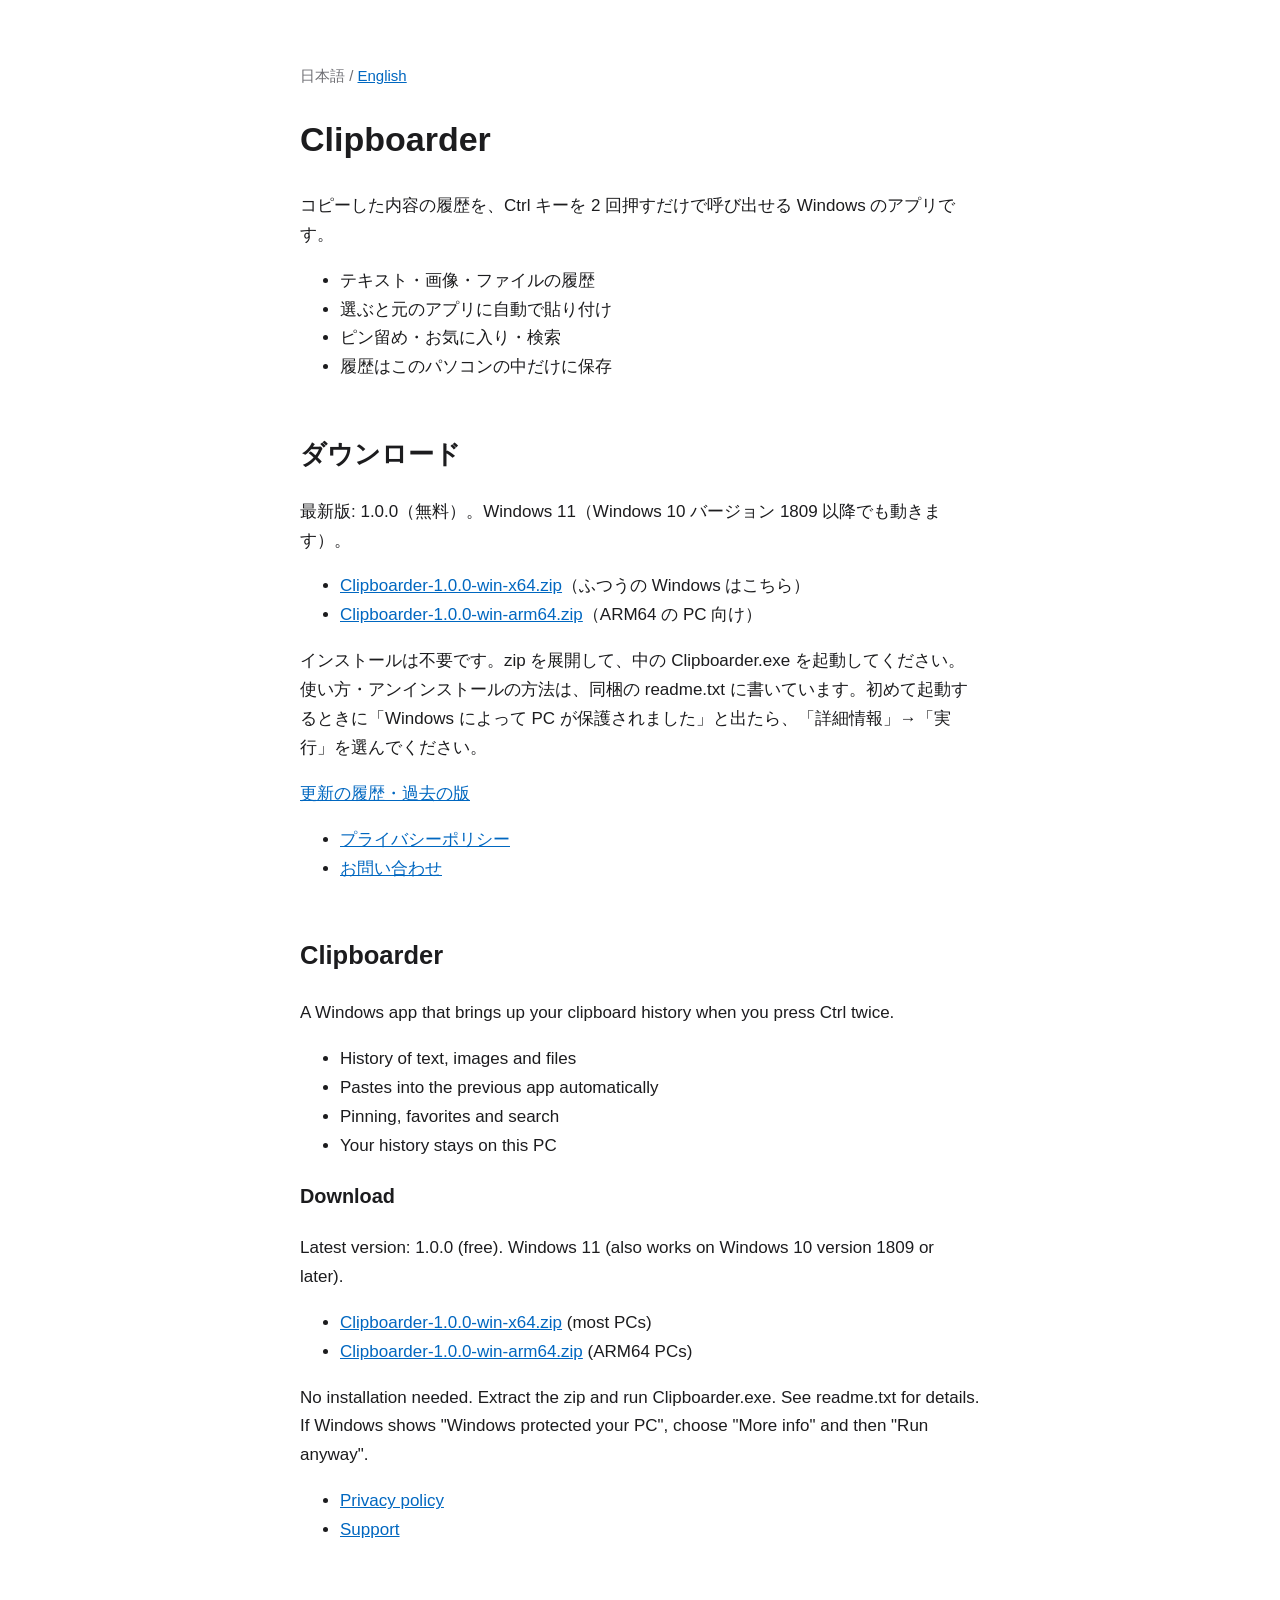
==== clipboarder/index.html @ b70c6633 "Add ALINE APPS site with Clipboarder pages" ====
<!doctype html>
<html lang="ja">
<head>
<meta charset="utf-8">
<meta name="viewport" content="width=device-width, initial-scale=1">
<title>Clipboarder</title>
<style>
  :root { color-scheme: light dark; --bg: #ffffff; --fg: #1c1c1e; --muted: #6e6e73; --accent: #0067c0; }
  @media (prefers-color-scheme: dark) { :root { --bg: #0a0a0b; --fg: #f2f2f7; --muted: #a1a1a6; --accent: #4cc2ff; } }
  body { margin: 0; background: var(--bg); color: var(--fg); font: 17px/1.7 "Segoe UI", "Yu Gothic UI", -apple-system, "Hiragino Sans", sans-serif; }
  main { max-width: 40em; margin: 0 auto; padding: 48px 16px; }
  a { color: var(--accent); }
  .lang { color: var(--muted); font-size: 15px; }
  h2 { margin-top: 2em; }
</style>
</head>
<body>
<main>
  <p class="lang">日本語 / <a href="#en">English</a></p>
  <h1>Clipboarder</h1>
  <p>コピーした内容の履歴を、Ctrl キーを 2 回押すだけで呼び出せる Windows のアプリです。</p>
  <ul>
    <li>テキスト・画像・ファイルの履歴</li>
    <li>選ぶと元のアプリに自動で貼り付け</li>
    <li>ピン留め・お気に入り・検索</li>
    <li>履歴はこのパソコンの中だけに保存</li>
  </ul>

  <h2>ダウンロード</h2>
  <p>最新版: 1.0.0（無料）。Windows 11（Windows 10 バージョン 1809 以降でも動きます）。</p>
  <ul>
    <li><a href="https://github.com/alineapps/alineapps.github.io/releases/download/clipboarder-v1.0.0/Clipboarder-1.0.0-win-x64.zip">Clipboarder-1.0.0-win-x64.zip</a>（ふつうの Windows はこちら）</li>
    <li><a href="https://github.com/alineapps/alineapps.github.io/releases/download/clipboarder-v1.0.0/Clipboarder-1.0.0-win-arm64.zip">Clipboarder-1.0.0-win-arm64.zip</a>（ARM64 の PC 向け）</li>
  </ul>
  <p>インストールは不要です。zip を展開して、中の Clipboarder.exe を起動してください。使い方・アンインストールの方法は、同梱の readme.txt に書いています。初めて起動するときに「Windows によって PC が保護されました」と出たら、「詳細情報」→「実行」を選んでください。</p>
  <p><a href="https://github.com/alineapps/alineapps.github.io/releases?q=clipboarder">更新の履歴・過去の版</a></p>

  <ul>
    <li><a href="privacy/">プライバシーポリシー</a></li>
    <li><a href="support/">お問い合わせ</a></li>
  </ul>

  <h2 id="en" lang="en">Clipboarder</h2>
  <div lang="en">
    <p>A Windows app that brings up your clipboard history when you press Ctrl twice.</p>
    <ul>
      <li>History of text, images and files</li>
      <li>Pastes into the previous app automatically</li>
      <li>Pinning, favorites and search</li>
      <li>Your history stays on this PC</li>
    </ul>
    <h3>Download</h3>
    <p>Latest version: 1.0.0 (free). Windows 11 (also works on Windows 10 version 1809 or later).</p>
    <ul>
      <li><a href="https://github.com/alineapps/alineapps.github.io/releases/download/clipboarder-v1.0.0/Clipboarder-1.0.0-win-x64.zip">Clipboarder-1.0.0-win-x64.zip</a> (most PCs)</li>
      <li><a href="https://github.com/alineapps/alineapps.github.io/releases/download/clipboarder-v1.0.0/Clipboarder-1.0.0-win-arm64.zip">Clipboarder-1.0.0-win-arm64.zip</a> (ARM64 PCs)</li>
    </ul>
    <p>No installation needed. Extract the zip and run Clipboarder.exe. See readme.txt for details. If Windows shows "Windows protected your PC", choose "More info" and then "Run anyway".</p>
    <ul>
      <li><a href="privacy/#en">Privacy policy</a></li>
      <li><a href="support/#en">Support</a></li>
    </ul>
  </div>
</main>
</body>
</html>
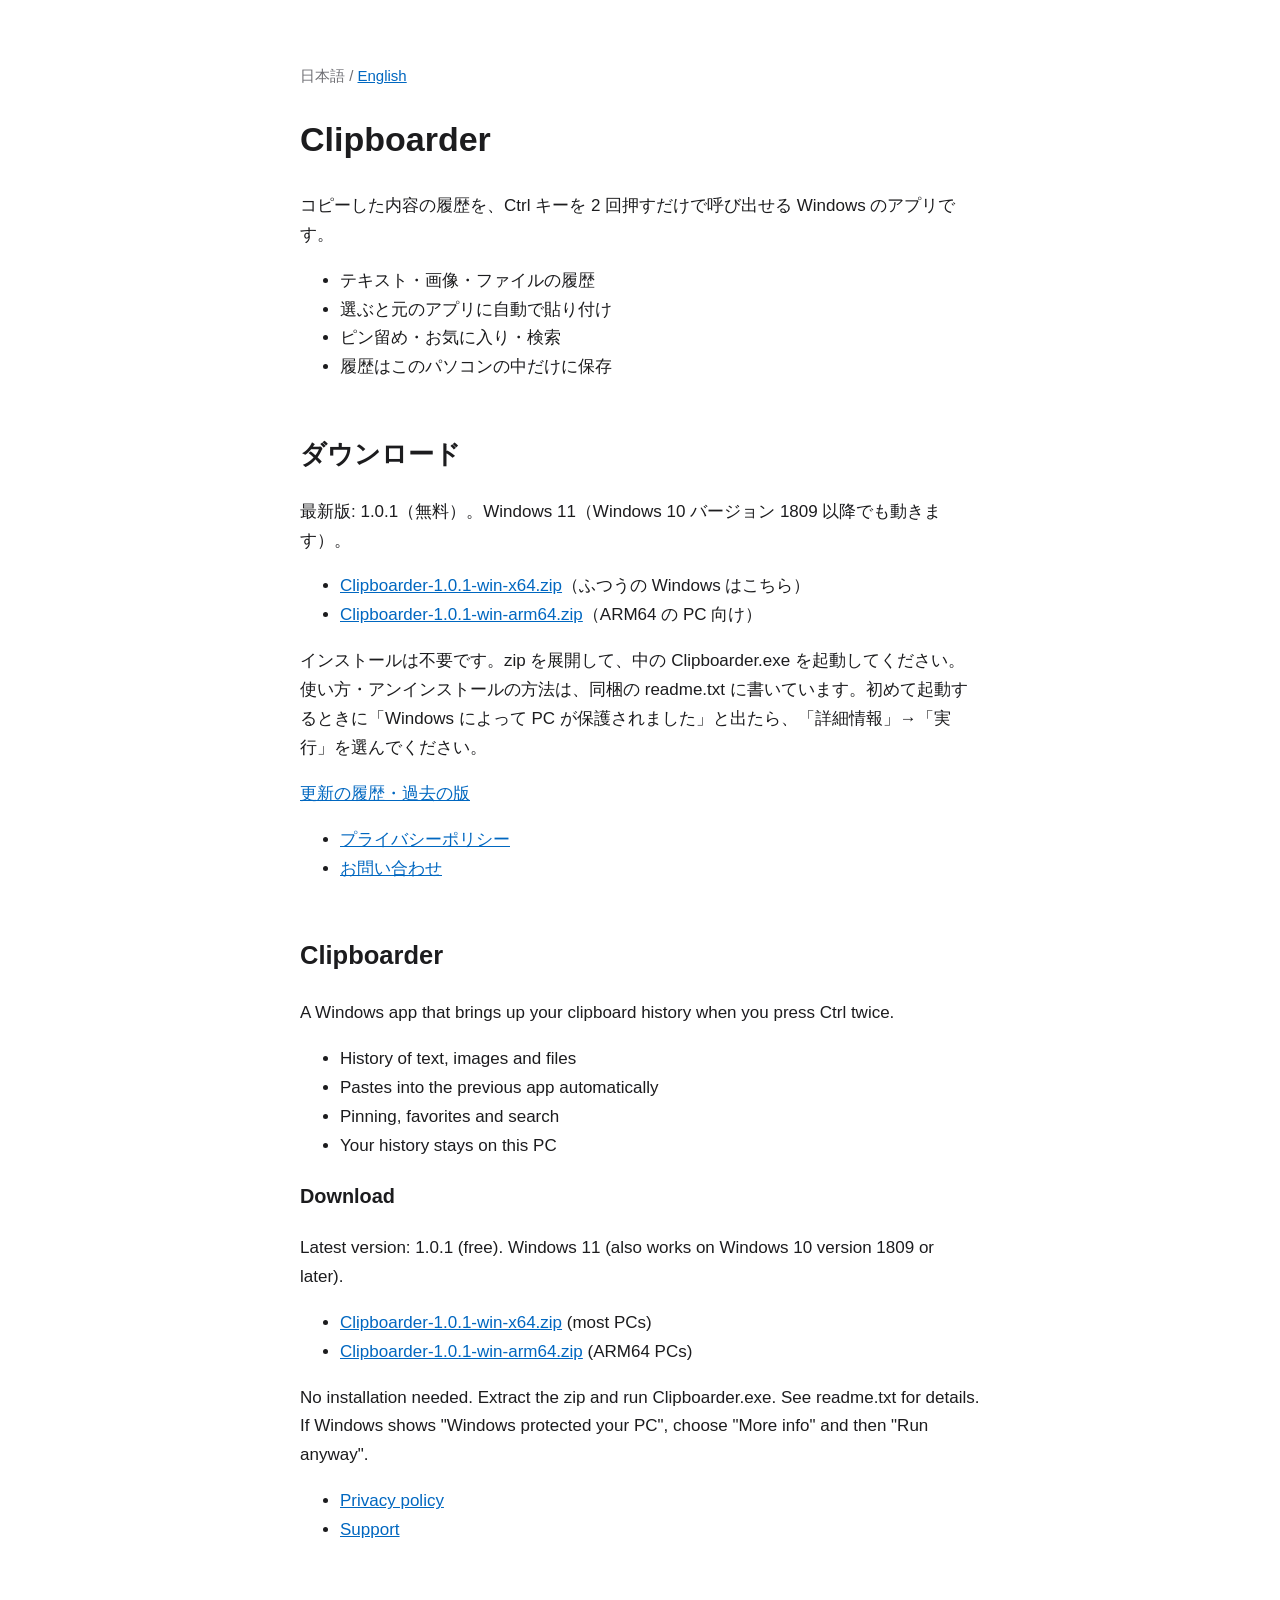
==== commit 7caaa526: "Update Clipboarder portable download to 1.0.1 Co-Authored-By: Claude Opus 5.5 <noreply@anthropic.com" ====
--- a/clipboarder/index.html
+++ b/clipboarder/index.html
@@ -27,10 +27,10 @@
   </ul>
 
   <h2>ダウンロード</h2>
-  <p>最新版: 1.0.0（無料）。Windows 11（Windows 10 バージョン 1809 以降でも動きます）。</p>
+  <p>最新版: 1.0.1（無料）。Windows 11（Windows 10 バージョン 1809 以降でも動きます）。</p>
   <ul>
-    <li><a href="https://github.com/alineapps/alineapps.github.io/releases/download/clipboarder-v1.0.0/Clipboarder-1.0.0-win-x64.zip">Clipboarder-1.0.0-win-x64.zip</a>（ふつうの Windows はこちら）</li>
-    <li><a href="https://github.com/alineapps/alineapps.github.io/releases/download/clipboarder-v1.0.0/Clipboarder-1.0.0-win-arm64.zip">Clipboarder-1.0.0-win-arm64.zip</a>（ARM64 の PC 向け）</li>
+    <li><a href="https://github.com/alineapps/alineapps.github.io/releases/download/clipboarder-v1.0.1/Clipboarder-1.0.1-win-x64.zip">Clipboarder-1.0.1-win-x64.zip</a>（ふつうの Windows はこちら）</li>
+    <li><a href="https://github.com/alineapps/alineapps.github.io/releases/download/clipboarder-v1.0.1/Clipboarder-1.0.1-win-arm64.zip">Clipboarder-1.0.1-win-arm64.zip</a>（ARM64 の PC 向け）</li>
   </ul>
   <p>インストールは不要です。zip を展開して、中の Clipboarder.exe を起動してください。使い方・アンインストールの方法は、同梱の readme.txt に書いています。初めて起動するときに「Windows によって PC が保護されました」と出たら、「詳細情報」→「実行」を選んでください。</p>
   <p><a href="https://github.com/alineapps/alineapps.github.io/releases?q=clipboarder">更新の履歴・過去の版</a></p>
@@ -50,10 +50,10 @@
       <li>Your history stays on this PC</li>
     </ul>
     <h3>Download</h3>
-    <p>Latest version: 1.0.0 (free). Windows 11 (also works on Windows 10 version 1809 or later).</p>
+    <p>Latest version: 1.0.1 (free). Windows 11 (also works on Windows 10 version 1809 or later).</p>
     <ul>
-      <li><a href="https://github.com/alineapps/alineapps.github.io/releases/download/clipboarder-v1.0.0/Clipboarder-1.0.0-win-x64.zip">Clipboarder-1.0.0-win-x64.zip</a> (most PCs)</li>
-      <li><a href="https://github.com/alineapps/alineapps.github.io/releases/download/clipboarder-v1.0.0/Clipboarder-1.0.0-win-arm64.zip">Clipboarder-1.0.0-win-arm64.zip</a> (ARM64 PCs)</li>
+      <li><a href="https://github.com/alineapps/alineapps.github.io/releases/download/clipboarder-v1.0.1/Clipboarder-1.0.1-win-x64.zip">Clipboarder-1.0.1-win-x64.zip</a> (most PCs)</li>
+      <li><a href="https://github.com/alineapps/alineapps.github.io/releases/download/clipboarder-v1.0.1/Clipboarder-1.0.1-win-arm64.zip">Clipboarder-1.0.1-win-arm64.zip</a> (ARM64 PCs)</li>
     </ul>
     <p>No installation needed. Extract the zip and run Clipboarder.exe. See readme.txt for details. If Windows shows "Windows protected your PC", choose "More info" and then "Run anyway".</p>
     <ul>
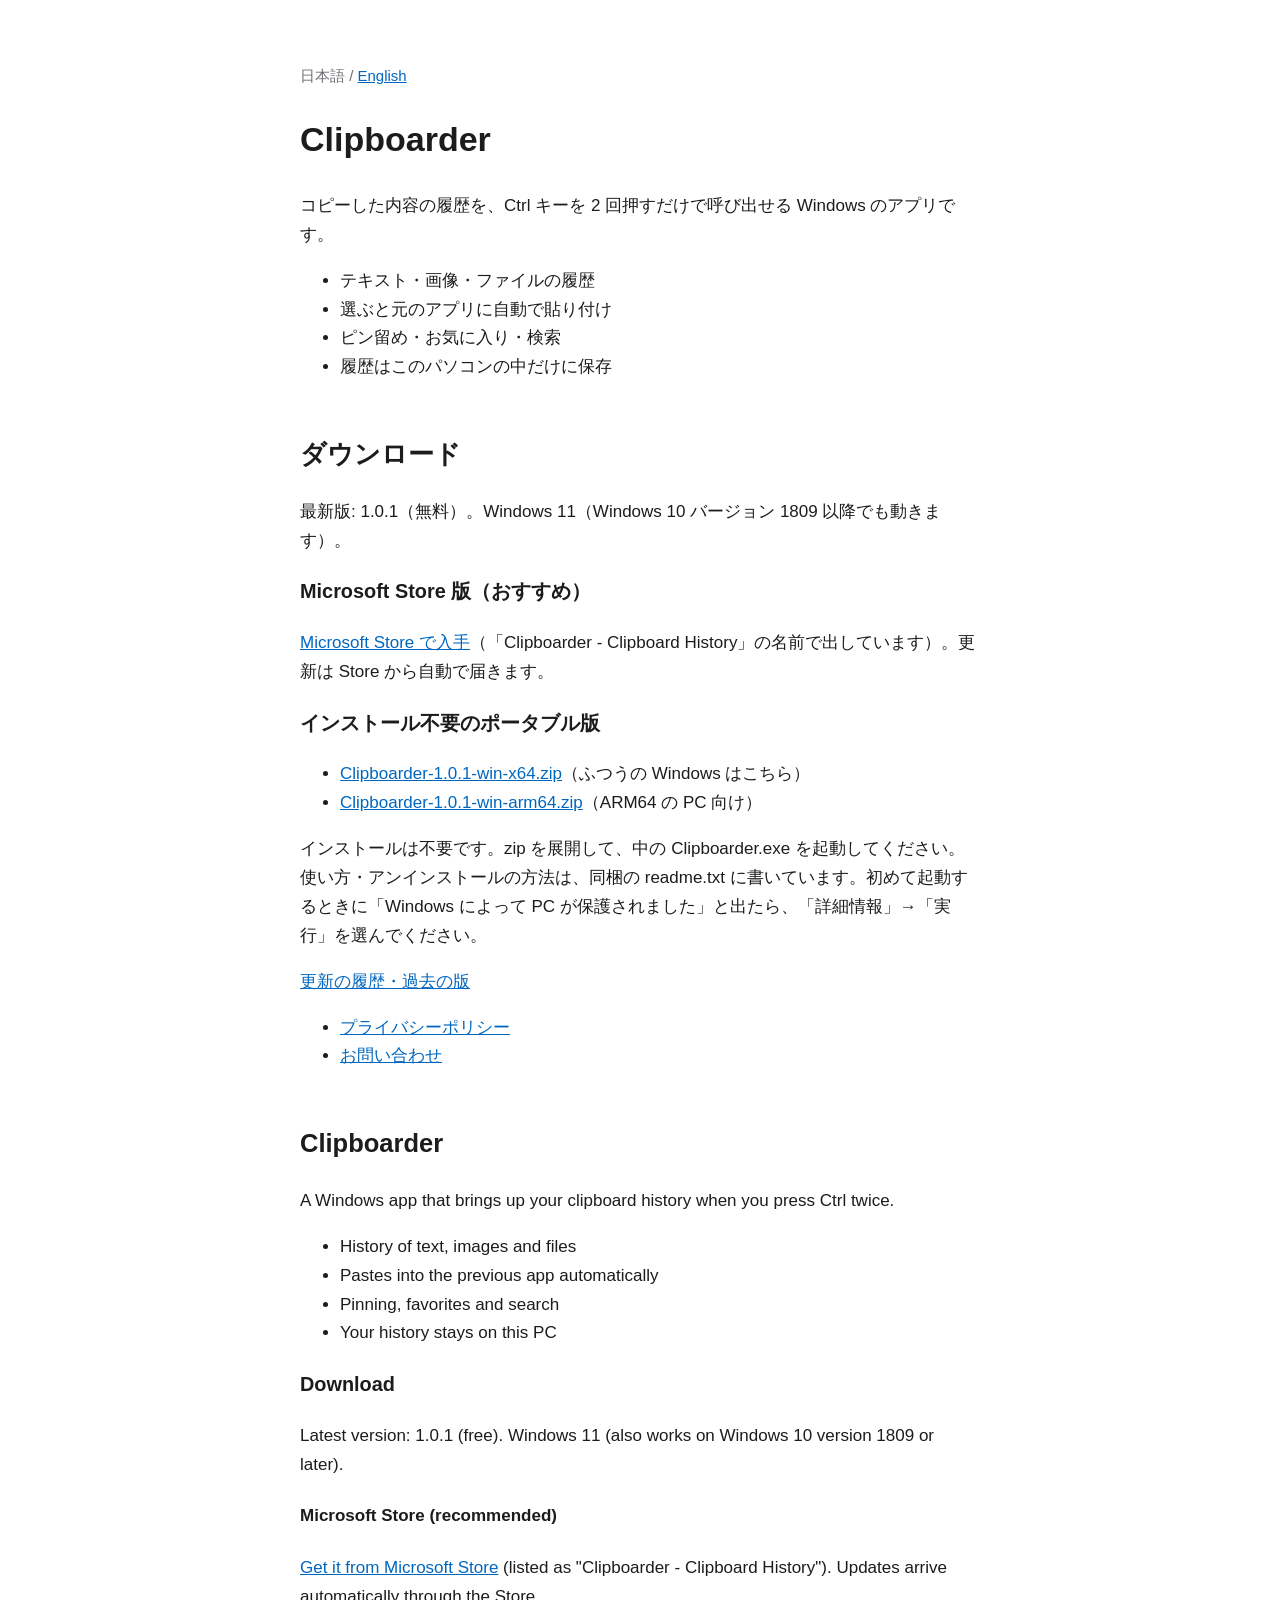
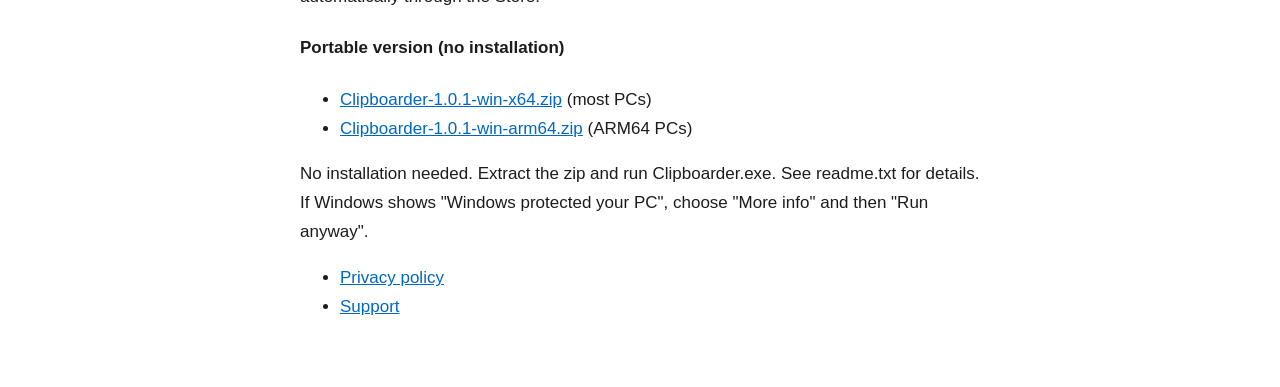
==== commit 8d71fee8: "Add Microsoft Store link to the Clipboarder page Co-Authored-By: Claude Opus 5.5 <noreply@anthropic." ====
--- a/clipboarder/index.html
+++ b/clipboarder/index.html
@@ -28,6 +28,11 @@
 
   <h2>ダウンロード</h2>
   <p>最新版: 1.0.1（無料）。Windows 11（Windows 10 バージョン 1809 以降でも動きます）。</p>
+
+  <h3>Microsoft Store 版（おすすめ）</h3>
+  <p><a href="https://apps.microsoft.com/detail/9NN6XJZRQJ7P">Microsoft Store で入手</a>（「Clipboarder - Clipboard History」の名前で出しています）。更新は Store から自動で届きます。</p>
+
+  <h3>インストール不要のポータブル版</h3>
   <ul>
     <li><a href="https://github.com/alineapps/alineapps.github.io/releases/download/clipboarder-v1.0.1/Clipboarder-1.0.1-win-x64.zip">Clipboarder-1.0.1-win-x64.zip</a>（ふつうの Windows はこちら）</li>
     <li><a href="https://github.com/alineapps/alineapps.github.io/releases/download/clipboarder-v1.0.1/Clipboarder-1.0.1-win-arm64.zip">Clipboarder-1.0.1-win-arm64.zip</a>（ARM64 の PC 向け）</li>
@@ -51,6 +56,9 @@
     </ul>
     <h3>Download</h3>
     <p>Latest version: 1.0.1 (free). Windows 11 (also works on Windows 10 version 1809 or later).</p>
+    <h4>Microsoft Store (recommended)</h4>
+    <p><a href="https://apps.microsoft.com/detail/9NN6XJZRQJ7P">Get it from Microsoft Store</a> (listed as "Clipboarder - Clipboard History"). Updates arrive automatically through the Store.</p>
+    <h4>Portable version (no installation)</h4>
     <ul>
       <li><a href="https://github.com/alineapps/alineapps.github.io/releases/download/clipboarder-v1.0.1/Clipboarder-1.0.1-win-x64.zip">Clipboarder-1.0.1-win-x64.zip</a> (most PCs)</li>
       <li><a href="https://github.com/alineapps/alineapps.github.io/releases/download/clipboarder-v1.0.1/Clipboarder-1.0.1-win-arm64.zip">Clipboarder-1.0.1-win-arm64.zip</a> (ARM64 PCs)</li>
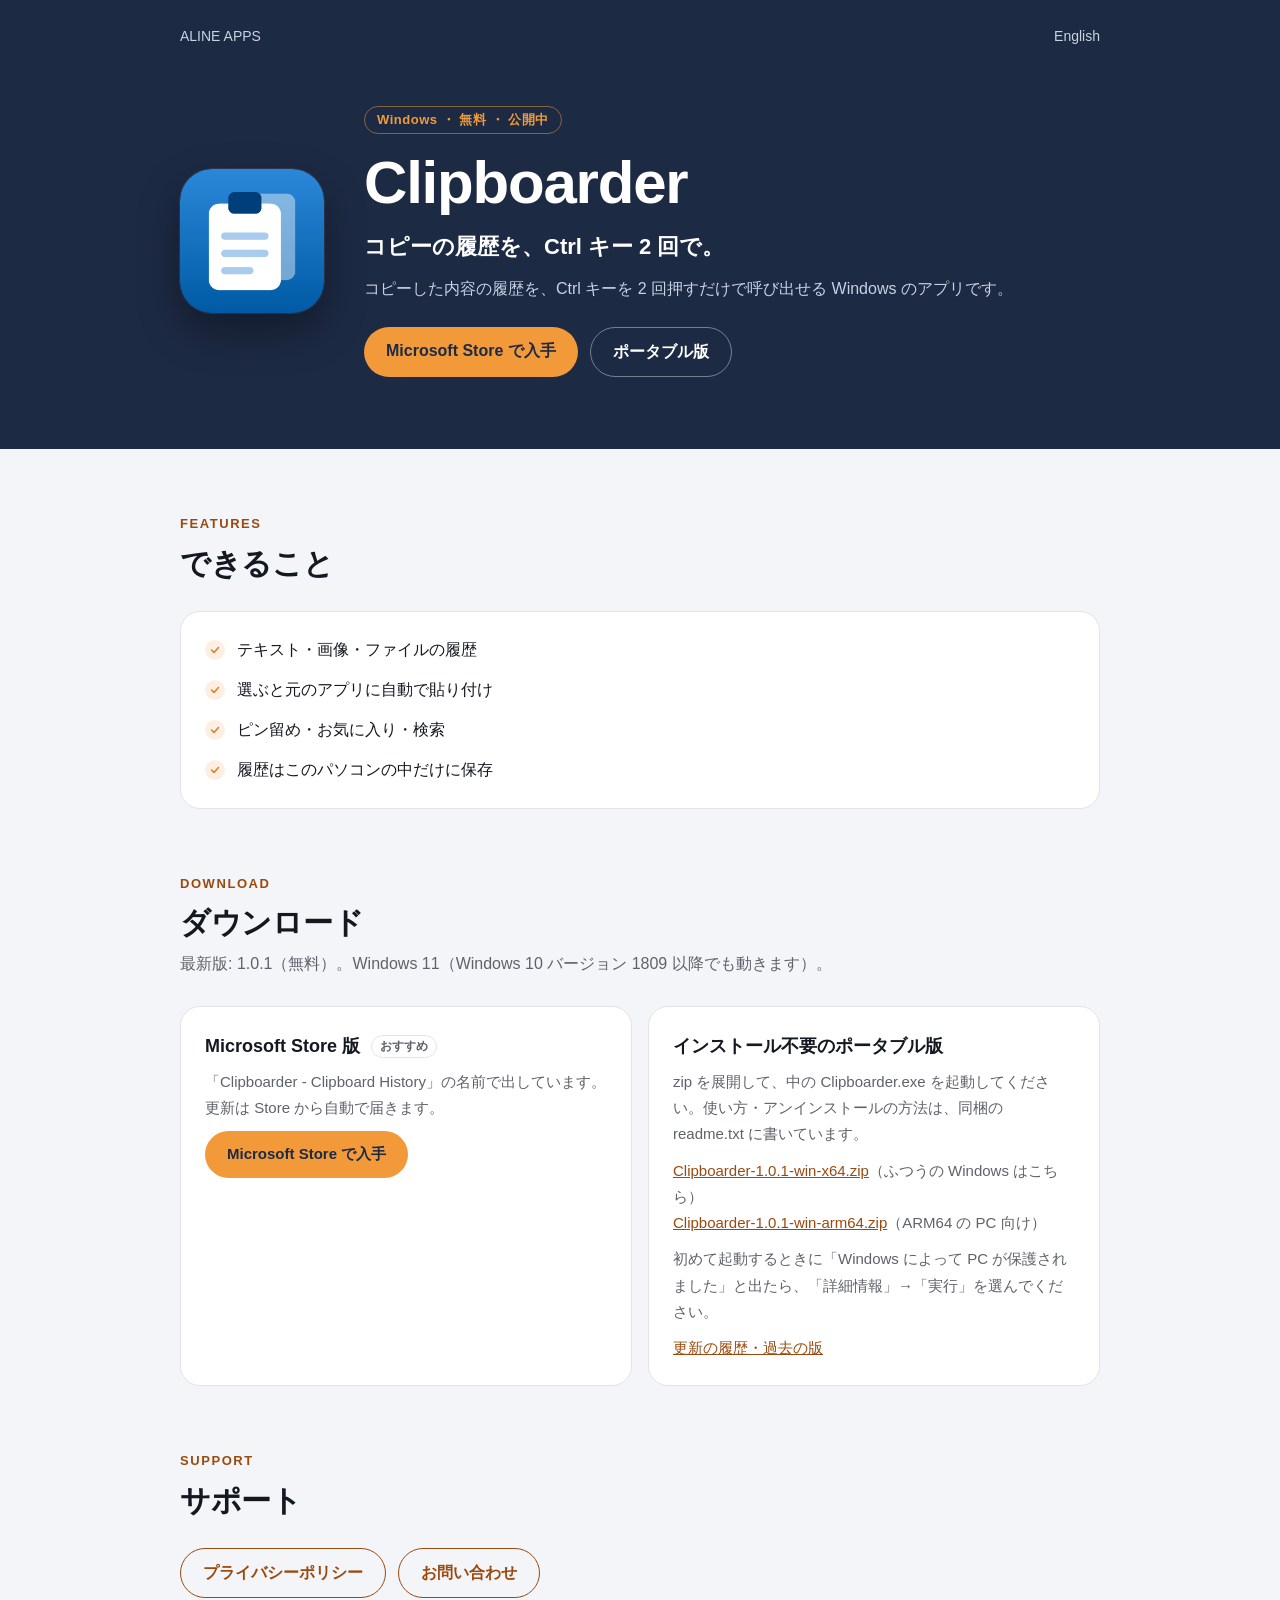
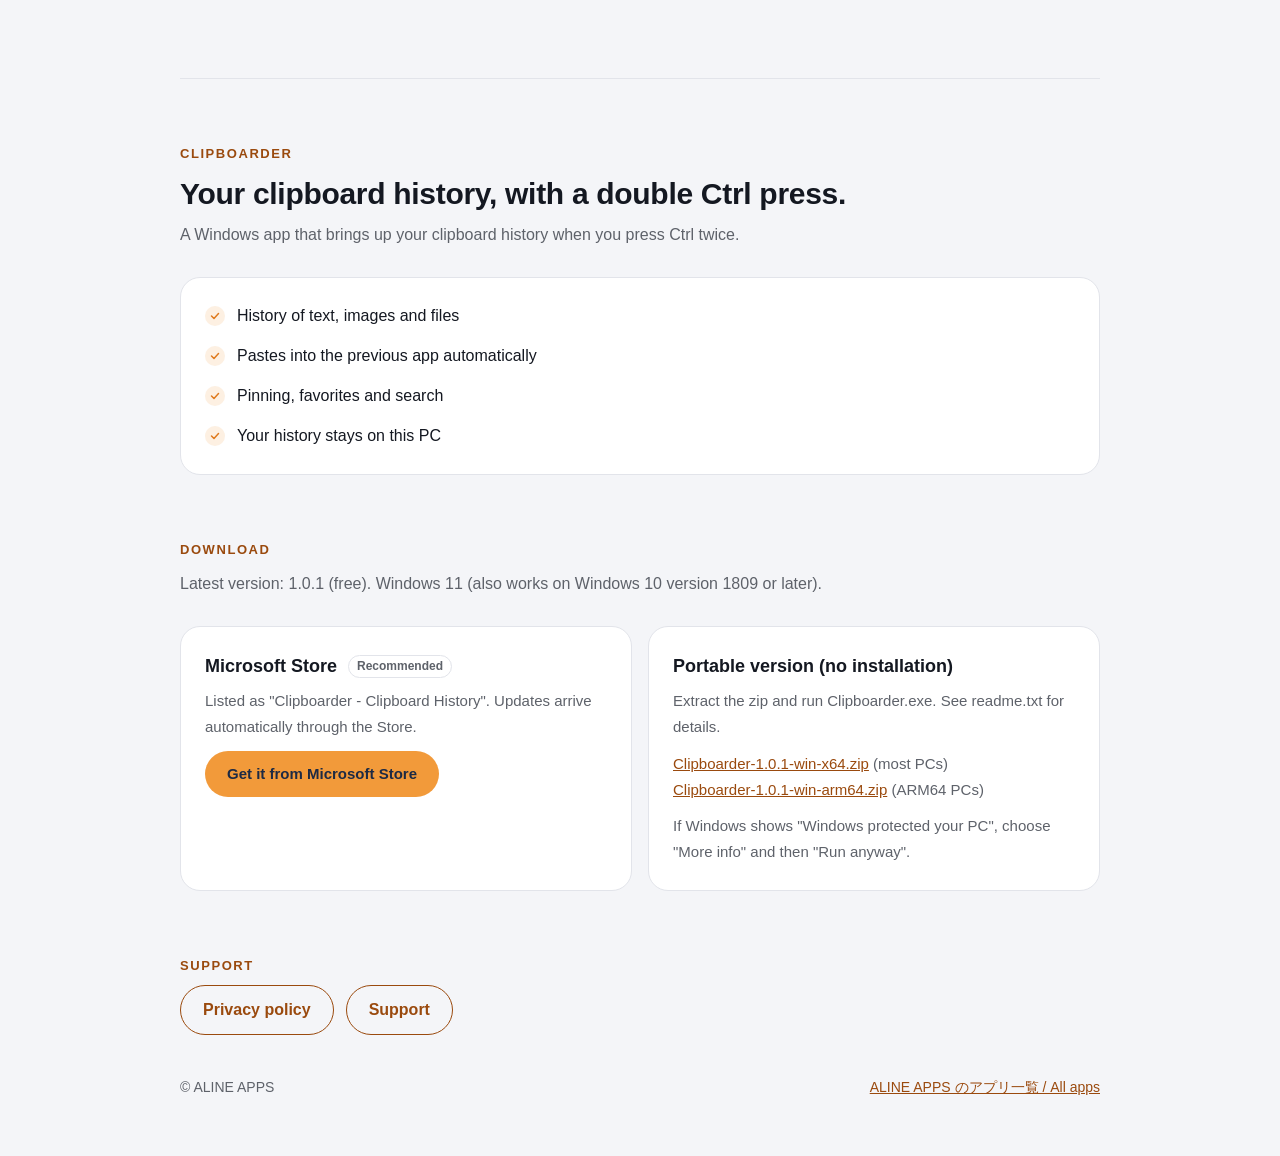
==== commit a25bd1f9: "Restyle every page with one shared stylesheet - Move the common styles into site.css and use it on a" ====
--- a/clipboarder/index.html
+++ b/clipboarder/index.html
@@ -3,72 +3,126 @@
 <head>
 <meta charset="utf-8">
 <meta name="viewport" content="width=device-width, initial-scale=1">
-<title>Clipboarder</title>
-<style>
-  :root { color-scheme: light dark; --bg: #ffffff; --fg: #1c1c1e; --muted: #6e6e73; --accent: #0067c0; }
-  @media (prefers-color-scheme: dark) { :root { --bg: #0a0a0b; --fg: #f2f2f7; --muted: #a1a1a6; --accent: #4cc2ff; } }
-  body { margin: 0; background: var(--bg); color: var(--fg); font: 17px/1.7 "Segoe UI", "Yu Gothic UI", -apple-system, "Hiragino Sans", sans-serif; }
-  main { max-width: 40em; margin: 0 auto; padding: 48px 16px; }
-  a { color: var(--accent); }
-  .lang { color: var(--muted); font-size: 15px; }
-  h2 { margin-top: 2em; }
-</style>
+<title>Clipboarder — コピーの履歴を Ctrl キー 2 回で</title>
+<meta name="description" content="コピーした内容の履歴を、Ctrl キーを 2 回押すだけで呼び出せる Windows のアプリ。">
+<meta name="theme-color" content="#1D2A44">
+<link rel="icon" href="icon.png">
+<link rel="stylesheet" href="../site.css">
 </head>
 <body>
-<main>
-  <p class="lang">日本語 / <a href="#en">English</a></p>
-  <h1>Clipboarder</h1>
-  <p>コピーした内容の履歴を、Ctrl キーを 2 回押すだけで呼び出せる Windows のアプリです。</p>
-  <ul>
-    <li>テキスト・画像・ファイルの履歴</li>
-    <li>選ぶと元のアプリに自動で貼り付け</li>
-    <li>ピン留め・お気に入り・検索</li>
-    <li>履歴はこのパソコンの中だけに保存</li>
-  </ul>
 
-  <h2>ダウンロード</h2>
-  <p>最新版: 1.0.1（無料）。Windows 11（Windows 10 バージョン 1809 以降でも動きます）。</p>
+<header class="hero">
+  <div class="wrap">
+    <nav class="topbar" aria-label="ページ内の移動">
+      <a href="../">ALINE APPS</a>
+      <a href="#en" lang="en">English</a>
+    </nav>
+    <div class="hero-body">
+      <img class="app-icon" src="icon.png" alt="Clipboarder のアイコン">
+      <div class="hero-text">
+        <span class="badge">Windows ・ 無料 ・ 公開中</span>
+        <h1>Clipboarder</h1>
+        <p class="lead">コピーの履歴を、Ctrl キー 2 回で。</p>
+        <p class="desc">コピーした内容の履歴を、Ctrl キーを 2 回押すだけで呼び出せる Windows のアプリです。</p>
+        <div class="buttons actions">
+          <a class="button" href="https://apps.microsoft.com/detail/9NN6XJZRQJ7P">Microsoft Store で入手</a>
+          <a class="button ghost" href="#download">ポータブル版</a>
+        </div>
+      </div>
+    </div>
+  </div>
+</header>
 
-  <h3>Microsoft Store 版（おすすめ）</h3>
-  <p><a href="https://apps.microsoft.com/detail/9NN6XJZRQJ7P">Microsoft Store で入手</a>（「Clipboarder - Clipboard History」の名前で出しています）。更新は Store から自動で届きます。</p>
+<main class="wrap">
+  <section>
+    <p class="section-title">Features</p>
+    <h2>できること</h2>
+    <div class="card">
+      <ul class="checklist">
+        <li>テキスト・画像・ファイルの履歴</li>
+        <li>選ぶと元のアプリに自動で貼り付け</li>
+        <li>ピン留め・お気に入り・検索</li>
+        <li>履歴はこのパソコンの中だけに保存</li>
+      </ul>
+    </div>
+  </section>
 
-  <h3>インストール不要のポータブル版</h3>
-  <ul>
-    <li><a href="https://github.com/alineapps/alineapps.github.io/releases/download/clipboarder-v1.0.1/Clipboarder-1.0.1-win-x64.zip">Clipboarder-1.0.1-win-x64.zip</a>（ふつうの Windows はこちら）</li>
-    <li><a href="https://github.com/alineapps/alineapps.github.io/releases/download/clipboarder-v1.0.1/Clipboarder-1.0.1-win-arm64.zip">Clipboarder-1.0.1-win-arm64.zip</a>（ARM64 の PC 向け）</li>
-  </ul>
-  <p>インストールは不要です。zip を展開して、中の Clipboarder.exe を起動してください。使い方・アンインストールの方法は、同梱の readme.txt に書いています。初めて起動するときに「Windows によって PC が保護されました」と出たら、「詳細情報」→「実行」を選んでください。</p>
-  <p><a href="https://github.com/alineapps/alineapps.github.io/releases?q=clipboarder">更新の履歴・過去の版</a></p>
+  <section id="download">
+    <p class="section-title">Download</p>
+    <h2>ダウンロード</h2>
+    <p class="section-note">最新版: 1.0.1（無料）。Windows 11（Windows 10 バージョン 1809 以降でも動きます）。</p>
+    <div class="grid">
+      <div class="card">
+        <h3>Microsoft Store 版 <span class="soon">おすすめ</span></h3>
+        <p>「Clipboarder - Clipboard History」の名前で出しています。更新は Store から自動で届きます。</p>
+        <p><a class="button" href="https://apps.microsoft.com/detail/9NN6XJZRQJ7P">Microsoft Store で入手</a></p>
+      </div>
+      <div class="card">
+        <h3>インストール不要のポータブル版</h3>
+        <p>zip を展開して、中の Clipboarder.exe を起動してください。使い方・アンインストールの方法は、同梱の readme.txt に書いています。</p>
+        <p><a href="https://github.com/alineapps/alineapps.github.io/releases/download/clipboarder-v1.0.1/Clipboarder-1.0.1-win-x64.zip">Clipboarder-1.0.1-win-x64.zip</a>（ふつうの Windows はこちら）<br><a href="https://github.com/alineapps/alineapps.github.io/releases/download/clipboarder-v1.0.1/Clipboarder-1.0.1-win-arm64.zip">Clipboarder-1.0.1-win-arm64.zip</a>（ARM64 の PC 向け）</p>
+        <p>初めて起動するときに「Windows によって PC が保護されました」と出たら、「詳細情報」→「実行」を選んでください。</p>
+        <p><a href="https://github.com/alineapps/alineapps.github.io/releases?q=clipboarder">更新の履歴・過去の版</a></p>
+      </div>
+    </div>
+  </section>
 
-  <ul>
-    <li><a href="privacy/">プライバシーポリシー</a></li>
-    <li><a href="support/">お問い合わせ</a></li>
-  </ul>
+  <section>
+    <p class="section-title">Support</p>
+    <h2>サポート</h2>
+    <div class="buttons">
+      <a class="button ghost" href="privacy/">プライバシーポリシー</a>
+      <a class="button ghost" href="support/">お問い合わせ</a>
+    </div>
+  </section>
 
-  <h2 id="en" lang="en">Clipboarder</h2>
+  <hr class="divider">
+
   <div lang="en">
-    <p>A Windows app that brings up your clipboard history when you press Ctrl twice.</p>
-    <ul>
-      <li>History of text, images and files</li>
-      <li>Pastes into the previous app automatically</li>
-      <li>Pinning, favorites and search</li>
-      <li>Your history stays on this PC</li>
-    </ul>
-    <h3>Download</h3>
-    <p>Latest version: 1.0.1 (free). Windows 11 (also works on Windows 10 version 1809 or later).</p>
-    <h4>Microsoft Store (recommended)</h4>
-    <p><a href="https://apps.microsoft.com/detail/9NN6XJZRQJ7P">Get it from Microsoft Store</a> (listed as "Clipboarder - Clipboard History"). Updates arrive automatically through the Store.</p>
-    <h4>Portable version (no installation)</h4>
-    <ul>
-      <li><a href="https://github.com/alineapps/alineapps.github.io/releases/download/clipboarder-v1.0.1/Clipboarder-1.0.1-win-x64.zip">Clipboarder-1.0.1-win-x64.zip</a> (most PCs)</li>
-      <li><a href="https://github.com/alineapps/alineapps.github.io/releases/download/clipboarder-v1.0.1/Clipboarder-1.0.1-win-arm64.zip">Clipboarder-1.0.1-win-arm64.zip</a> (ARM64 PCs)</li>
-    </ul>
-    <p>No installation needed. Extract the zip and run Clipboarder.exe. See readme.txt for details. If Windows shows "Windows protected your PC", choose "More info" and then "Run anyway".</p>
-    <ul>
-      <li><a href="privacy/#en">Privacy policy</a></li>
-      <li><a href="support/#en">Support</a></li>
-    </ul>
+    <section id="en">
+      <p class="section-title">Clipboarder</p>
+      <h2>Your clipboard history, with a double Ctrl press.</h2>
+      <p class="section-note">A Windows app that brings up your clipboard history when you press Ctrl twice.</p>
+      <div class="card">
+        <ul class="checklist">
+          <li>History of text, images and files</li>
+          <li>Pastes into the previous app automatically</li>
+          <li>Pinning, favorites and search</li>
+          <li>Your history stays on this PC</li>
+        </ul>
+      </div>
+    </section>
+    <section>
+      <p class="section-title">Download</p>
+      <p class="section-note flush">Latest version: 1.0.1 (free). Windows 11 (also works on Windows 10 version 1809 or later).</p>
+      <div class="grid">
+        <div class="card">
+          <h3>Microsoft Store <span class="soon">Recommended</span></h3>
+          <p>Listed as "Clipboarder - Clipboard History". Updates arrive automatically through the Store.</p>
+          <p><a class="button" href="https://apps.microsoft.com/detail/9NN6XJZRQJ7P">Get it from Microsoft Store</a></p>
+        </div>
+        <div class="card">
+          <h3>Portable version (no installation)</h3>
+          <p>Extract the zip and run Clipboarder.exe. See readme.txt for details.</p>
+          <p><a href="https://github.com/alineapps/alineapps.github.io/releases/download/clipboarder-v1.0.1/Clipboarder-1.0.1-win-x64.zip">Clipboarder-1.0.1-win-x64.zip</a> (most PCs)<br><a href="https://github.com/alineapps/alineapps.github.io/releases/download/clipboarder-v1.0.1/Clipboarder-1.0.1-win-arm64.zip">Clipboarder-1.0.1-win-arm64.zip</a> (ARM64 PCs)</p>
+          <p>If Windows shows "Windows protected your PC", choose "More info" and then "Run anyway".</p>
+        </div>
+      </div>
+    </section>
+    <section>
+      <p class="section-title">Support</p>
+      <div class="buttons">
+        <a class="button ghost" href="privacy/#en">Privacy policy</a>
+        <a class="button ghost" href="support/#en">Support</a>
+      </div>
+    </section>
   </div>
+
+  <footer>
+    <span>© ALINE APPS</span>
+    <a href="../">ALINE APPS のアプリ一覧 / All apps</a>
+  </footer>
 </main>
+
 </body>
 </html>
--- a/site.css
+++ b/site.css
@@ -0,0 +1,140 @@
+/* ALINE APPS の全ページで共通のスタイル。 */
+:root {
+  color-scheme: light dark;
+  --navy: #1D2A44;
+  --amber: #F29A3A;
+  --hero-sub: #C9D2E3;
+  --bg: #F4F5F8;
+  --card: #FFFFFF;
+  --fg: #141821;
+  --sub: #5E626A;
+  --line: #E2E4EA;
+  --accent: #9A4A0E;
+  --icon-bg: #FDF0E2;
+}
+@media (prefers-color-scheme: dark) {
+  :root {
+    --bg: #0B0F17;
+    --card: #161C28;
+    --fg: #F2F2F7;
+    --sub: #A3A8B3;
+    --line: #273042;
+    --accent: #F2AE6B;
+    --icon-bg: #2A2116;
+  }
+}
+* { box-sizing: border-box; }
+body {
+  margin: 0;
+  background: var(--bg);
+  color: var(--fg);
+  font: 16px/1.75 -apple-system, BlinkMacSystemFont, "Hiragino Sans", "Segoe UI", "Yu Gothic UI", sans-serif;
+  -webkit-font-smoothing: antialiased;
+}
+a { color: var(--accent); }
+code { font-size: 0.92em; background: var(--icon-bg); border-radius: 6px; padding: 1px 6px; word-break: break-all; }
+.wrap { max-width: 960px; margin: 0 auto; padding: 0 20px; }
+
+/* 上部の紺の帯 */
+.hero { background: var(--navy); color: #FFFFFF; }
+.hero .wrap { padding-top: 24px; padding-bottom: 72px; }
+.hero.small .wrap { padding-bottom: 48px; }
+.topbar { display: flex; justify-content: space-between; align-items: center; gap: 16px; font-size: 14px; }
+.topbar a { color: var(--hero-sub); text-decoration: none; }
+.topbar a:hover { color: #FFFFFF; }
+.hero-body { display: flex; align-items: center; gap: 40px; margin-top: 56px; flex-wrap: wrap; }
+.hero.small .hero-body { margin-top: 40px; }
+.hero-text { flex: 1 1 320px; min-width: 0; }
+.badge {
+  display: inline-block; font-size: 13px; font-weight: 600; letter-spacing: 0.04em;
+  color: var(--amber); border: 1px solid rgba(242, 154, 58, 0.5); border-radius: 999px; padding: 2px 12px;
+}
+.hero h1 { font-size: clamp(40px, 7vw, 60px); line-height: 1.1; margin: 16px 0 12px; letter-spacing: -0.02em; }
+.hero.small h1 { font-size: clamp(30px, 5vw, 42px); margin-top: 0; }
+.hero .lead { font-size: clamp(18px, 2.6vw, 22px); font-weight: 600; margin: 0 0 8px; }
+.hero .desc { color: var(--hero-sub); margin: 0; }
+.hero .actions { margin-top: 24px; }
+
+/* アプリのアイコン */
+.app-icon {
+  width: 144px; height: 144px; border-radius: 32px; flex: none; display: block;
+  box-shadow: 0 0 0 1px rgba(255, 255, 255, 0.08), 0 18px 40px rgba(0, 0, 0, 0.35);
+}
+.app-icon.sm { width: 64px; height: 64px; border-radius: 15px; box-shadow: none; }
+.tile { display: flex; align-items: center; justify-content: center; color: #FFFFFF; }
+.tile svg { width: 50%; height: 50%; }
+.tile.daybeam { background: #E8A13A; }
+.tile.wishbox { background: #C2457A; }
+
+/* セクション */
+section { padding: 64px 0 0; }
+.section-title { font-size: 13px; font-weight: 700; letter-spacing: 0.12em; text-transform: uppercase; color: var(--accent); margin: 0 0 8px; }
+h2 { font-size: clamp(24px, 3.4vw, 30px); line-height: 1.3; margin: 0 0 28px; letter-spacing: -0.01em; }
+.section-note { color: var(--sub); margin: -20px 0 28px; }
+.section-note.flush { margin-top: 0; }
+
+/* カード */
+.grid { display: grid; grid-template-columns: repeat(auto-fit, minmax(260px, 1fr)); gap: 16px; }
+.card { background: var(--card); border: 1px solid var(--line); border-radius: 20px; padding: 24px; }
+.card h3 { font-size: 18px; margin: 14px 0 6px; }
+.card > h3:first-child { margin-top: 0; }
+.card p { margin: 0; color: var(--sub); font-size: 15px; }
+.card p + p { margin-top: 10px; }
+.feature-icon {
+  width: 44px; height: 44px; border-radius: 12px; background: var(--icon-bg); color: var(--accent);
+  display: flex; align-items: center; justify-content: center; flex: none;
+}
+.feature-icon svg { width: 24px; height: 24px; }
+.soon { display: inline-block; margin-left: 6px; font-size: 12px; font-weight: 600; color: var(--sub); border: 1px solid var(--line); border-radius: 999px; padding: 0 8px; vertical-align: 2px; }
+
+/* チェックの付いた一覧 */
+.checklist { list-style: none; margin: 0; padding: 0; }
+.checklist li { position: relative; padding-left: 32px; }
+.checklist li + li { margin-top: 12px; }
+.checklist li::before {
+  content: ""; position: absolute; left: 0; top: 4px; width: 20px; height: 20px; border-radius: 50%;
+  background: var(--icon-bg) url("data:image/svg+xml,%3Csvg xmlns='http://www.w3.org/2000/svg' viewBox='0 0 24 24' fill='none' stroke='%23E07B1F' stroke-width='3' stroke-linecap='round' stroke-linejoin='round'%3E%3Cpath d='M5 12l5 5 9-10'/%3E%3C/svg%3E") center / 12px no-repeat;
+}
+
+/* プライバシーなど、アイコンと一覧を横に並べるカード */
+.privacy { display: flex; gap: 20px; align-items: flex-start; }
+.privacy ul:not(.checklist) { margin: 0; padding-left: 1.2em; color: var(--sub); }
+.privacy li + li { margin-top: 6px; }
+
+/* ボタン */
+.button {
+  display: inline-block; padding: 10px 22px; border-radius: 999px; font-weight: 600; text-decoration: none;
+  background: var(--amber); color: #1D2A44;
+}
+.button:hover { filter: brightness(1.06); }
+.button.ghost { background: transparent; color: var(--accent); border: 1px solid currentColor; }
+.hero .button.ghost { color: #FFFFFF; border-color: rgba(255, 255, 255, 0.4); }
+.buttons { display: flex; flex-wrap: wrap; gap: 12px; }
+
+/* 長い文章（プライバシーポリシーなど） */
+.prose { font-size: 16px; }
+.prose h2 { font-size: 19px; margin: 32px 0 8px; }
+.prose h2:first-child { margin-top: 0; }
+.prose p, .prose ul { margin: 0 0 12px; }
+.prose p { color: var(--fg); font-size: 16px; }
+.prose ul { padding-left: 1.2em; }
+.meta { color: var(--hero-sub); font-size: 14px; margin: 8px 0 0; }
+
+.divider { border: 0; border-top: 1px solid var(--line); margin: 80px 0 0; }
+footer { padding: 40px 0 56px; color: var(--sub); font-size: 14px; display: flex; justify-content: space-between; flex-wrap: wrap; gap: 8px; }
+
+/* 一覧ページのアプリのカード */
+.app { background: var(--card); border: 1px solid var(--line); border-radius: 20px; padding: 22px; display: flex; gap: 18px; align-items: flex-start; }
+.app-body { min-width: 0; }
+.app h3 { font-size: 19px; margin: 0 0 4px; line-height: 1.4; }
+.app h3 a { color: var(--fg); text-decoration: none; }
+.app h3 a:hover { color: var(--accent); }
+.app p { margin: 0; font-size: 15px; }
+.app .en { color: var(--sub); font-size: 14px; margin-top: 2px; }
+.tag { display: inline-block; margin-top: 10px; font-size: 13px; font-weight: 600; border: 1px solid currentColor; border-radius: 999px; padding: 1px 10px; color: var(--accent); text-decoration: none; }
+
+@media (max-width: 560px) {
+  .hero-body { gap: 24px; margin-top: 40px; }
+  .app-icon:not(.sm) { width: 104px; height: 104px; border-radius: 23px; }
+  .privacy { flex-direction: column; }
+}
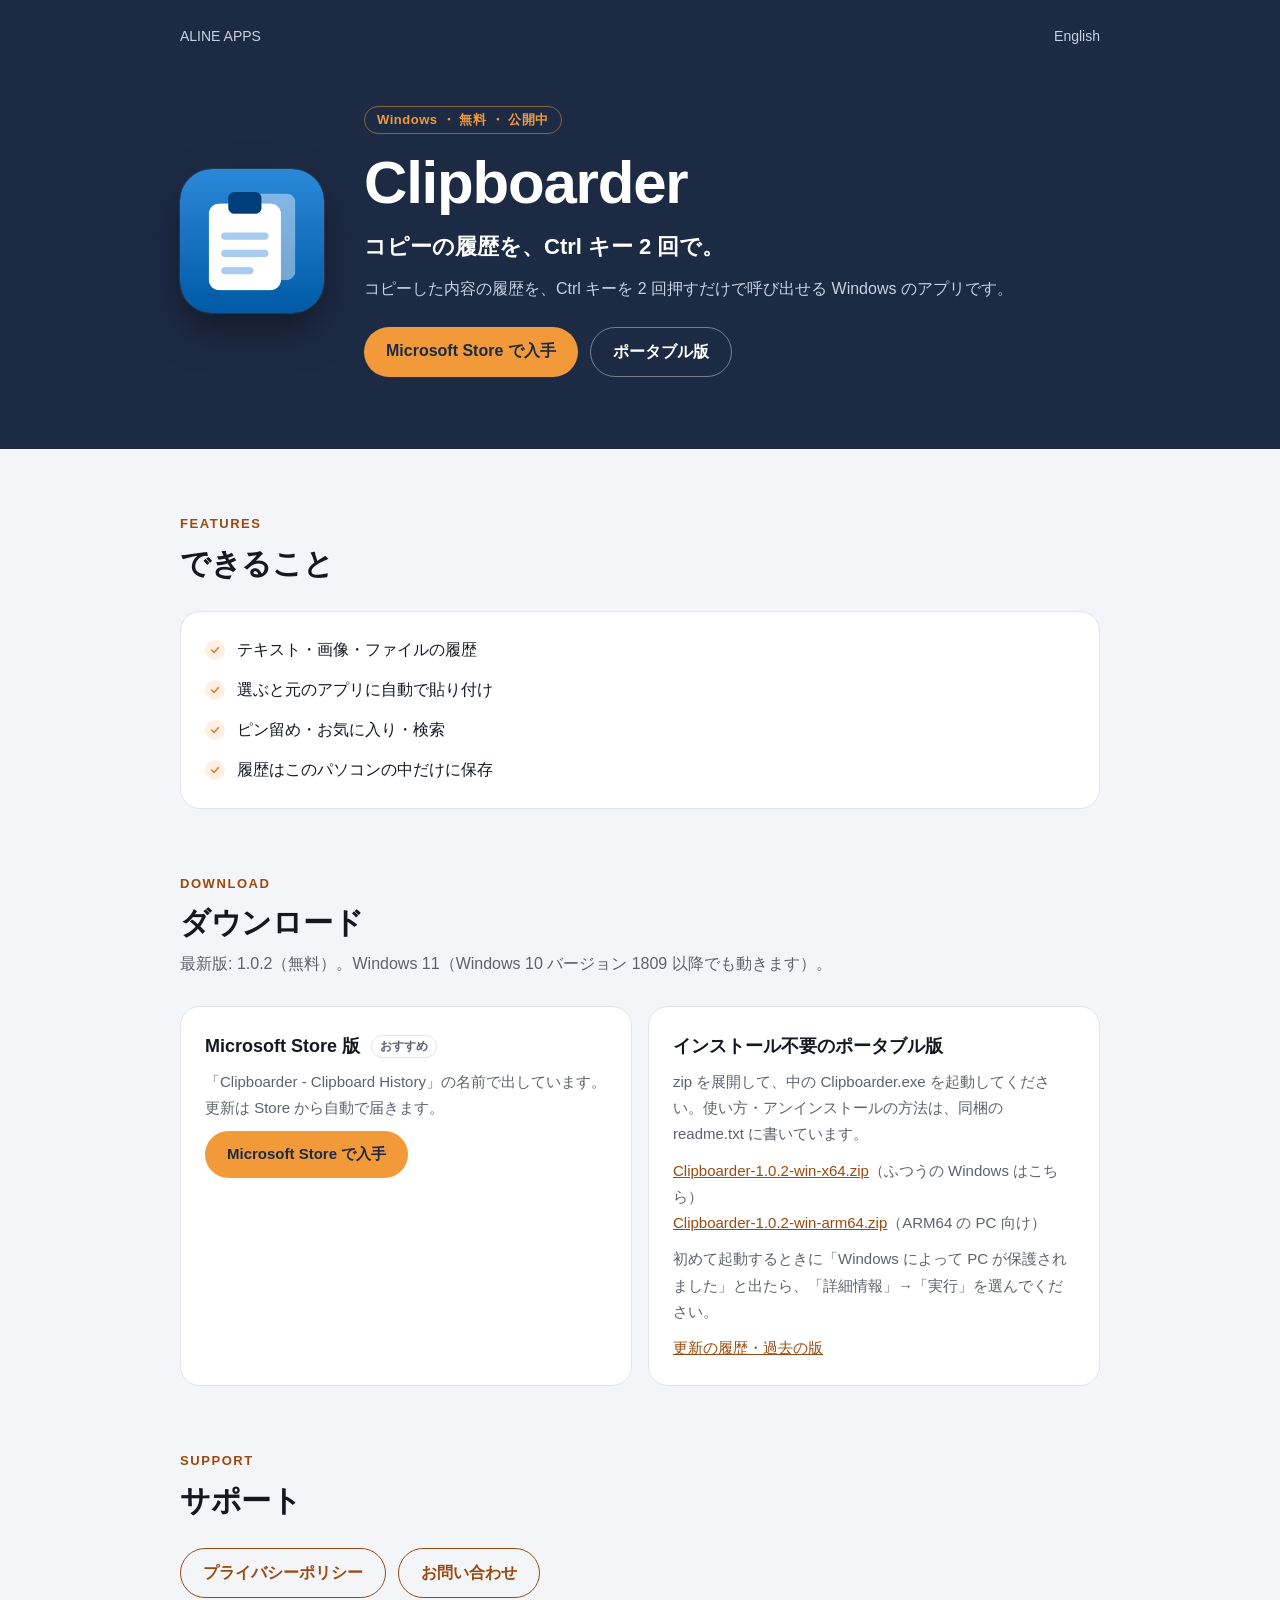
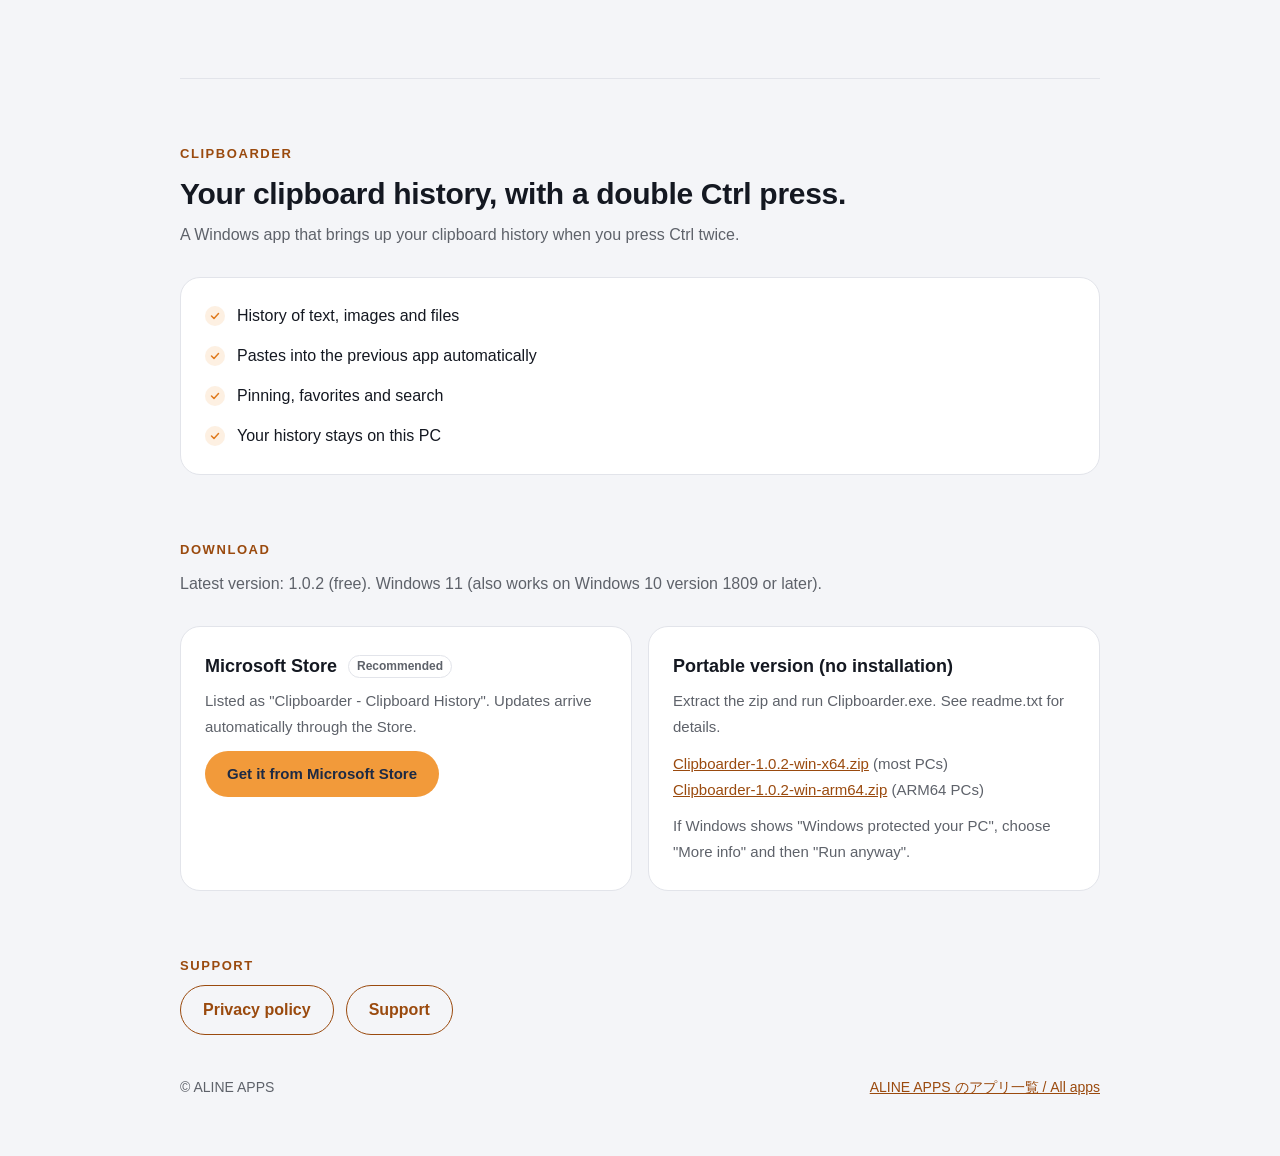
==== commit 9c10a44b: "Update Clipboarder download links to 1.0.2 Co-Authored-By: Claude Opus 5.5 <noreply@anthropic.com>" ====
--- a/clipboarder/index.html
+++ b/clipboarder/index.html
@@ -50,7 +50,7 @@
   <section id="download">
     <p class="section-title">Download</p>
     <h2>ダウンロード</h2>
-    <p class="section-note">最新版: 1.0.1（無料）。Windows 11（Windows 10 バージョン 1809 以降でも動きます）。</p>
+    <p class="section-note">最新版: 1.0.2（無料）。Windows 11（Windows 10 バージョン 1809 以降でも動きます）。</p>
     <div class="grid">
       <div class="card">
         <h3>Microsoft Store 版 <span class="soon">おすすめ</span></h3>
@@ -60,7 +60,7 @@
       <div class="card">
         <h3>インストール不要のポータブル版</h3>
         <p>zip を展開して、中の Clipboarder.exe を起動してください。使い方・アンインストールの方法は、同梱の readme.txt に書いています。</p>
-        <p><a href="https://github.com/alineapps/alineapps.github.io/releases/download/clipboarder-v1.0.1/Clipboarder-1.0.1-win-x64.zip">Clipboarder-1.0.1-win-x64.zip</a>（ふつうの Windows はこちら）<br><a href="https://github.com/alineapps/alineapps.github.io/releases/download/clipboarder-v1.0.1/Clipboarder-1.0.1-win-arm64.zip">Clipboarder-1.0.1-win-arm64.zip</a>（ARM64 の PC 向け）</p>
+        <p><a href="https://github.com/alineapps/alineapps.github.io/releases/download/clipboarder-v1.0.2/Clipboarder-1.0.2-win-x64.zip">Clipboarder-1.0.2-win-x64.zip</a>（ふつうの Windows はこちら）<br><a href="https://github.com/alineapps/alineapps.github.io/releases/download/clipboarder-v1.0.2/Clipboarder-1.0.2-win-arm64.zip">Clipboarder-1.0.2-win-arm64.zip</a>（ARM64 の PC 向け）</p>
         <p>初めて起動するときに「Windows によって PC が保護されました」と出たら、「詳細情報」→「実行」を選んでください。</p>
         <p><a href="https://github.com/alineapps/alineapps.github.io/releases?q=clipboarder">更新の履歴・過去の版</a></p>
       </div>
@@ -94,7 +94,7 @@
     </section>
     <section>
       <p class="section-title">Download</p>
-      <p class="section-note flush">Latest version: 1.0.1 (free). Windows 11 (also works on Windows 10 version 1809 or later).</p>
+      <p class="section-note flush">Latest version: 1.0.2 (free). Windows 11 (also works on Windows 10 version 1809 or later).</p>
       <div class="grid">
         <div class="card">
           <h3>Microsoft Store <span class="soon">Recommended</span></h3>
@@ -104,7 +104,7 @@
         <div class="card">
           <h3>Portable version (no installation)</h3>
           <p>Extract the zip and run Clipboarder.exe. See readme.txt for details.</p>
-          <p><a href="https://github.com/alineapps/alineapps.github.io/releases/download/clipboarder-v1.0.1/Clipboarder-1.0.1-win-x64.zip">Clipboarder-1.0.1-win-x64.zip</a> (most PCs)<br><a href="https://github.com/alineapps/alineapps.github.io/releases/download/clipboarder-v1.0.1/Clipboarder-1.0.1-win-arm64.zip">Clipboarder-1.0.1-win-arm64.zip</a> (ARM64 PCs)</p>
+          <p><a href="https://github.com/alineapps/alineapps.github.io/releases/download/clipboarder-v1.0.2/Clipboarder-1.0.2-win-x64.zip">Clipboarder-1.0.2-win-x64.zip</a> (most PCs)<br><a href="https://github.com/alineapps/alineapps.github.io/releases/download/clipboarder-v1.0.2/Clipboarder-1.0.2-win-arm64.zip">Clipboarder-1.0.2-win-arm64.zip</a> (ARM64 PCs)</p>
           <p>If Windows shows "Windows protected your PC", choose "More info" and then "Run anyway".</p>
         </div>
       </div>
--- a/site.css
+++ b/site.css
@@ -61,10 +61,6 @@
   box-shadow: 0 0 0 1px rgba(255, 255, 255, 0.08), 0 18px 40px rgba(0, 0, 0, 0.35);
 }
 .app-icon.sm { width: 64px; height: 64px; border-radius: 15px; box-shadow: none; }
-.tile { display: flex; align-items: center; justify-content: center; color: #FFFFFF; }
-.tile svg { width: 50%; height: 50%; }
-.tile.daybeam { background: #E8A13A; }
-.tile.wishbox { background: #C2457A; }
 
 /* セクション */
 section { padding: 64px 0 0; }
